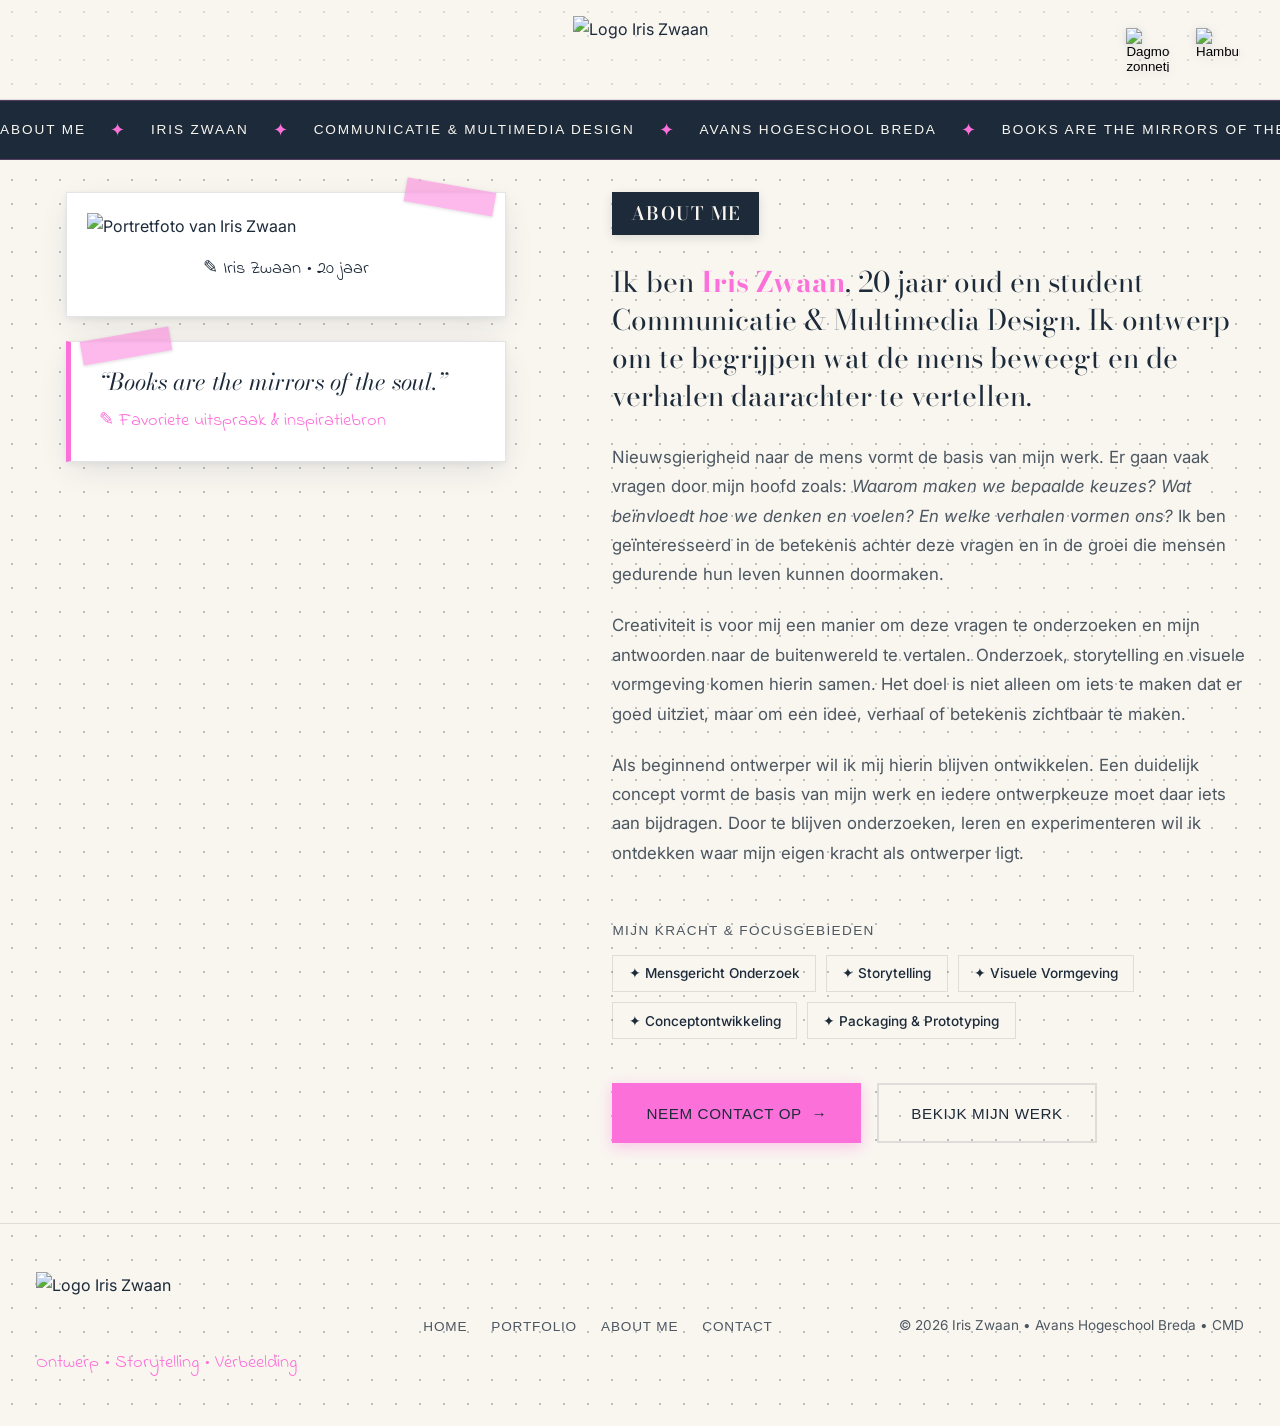
==== about.html @ 59f3d609 "Add files via upload" ====
<!DOCTYPE html>
<html lang="nl">
<head>
  <meta charset="UTF-8">
  <meta name="viewport" content="width=device-width, initial-scale=1.0">
  <title>About Me — Iris Zwaan | Student CMD &amp; Ontwerper</title>
  <meta name="description" content="Leer Iris Zwaan kennen. 20 jaar oud, student Communicatie & Multimedia Design aan Avans Hogeschool Breda. Nieuwsgierigheid naar de mens vormt de basis van mijn werk.">
  <link rel="stylesheet" href="css/style.css">
  <link rel="icon" type="image/png" href="images/logo.png">
</head>
<body>

  <div class="site-frame">
    <!-- Vaste Header met Logo, Darkmode & Menu -->
    <header class="site-header">
      <a href="index.html" class="site-logo" aria-label="Iris Zwaan Home">
        <img src="images/logo.png" alt="Logo Iris Zwaan" class="logo-img">
      </a>

      <div class="header-controls">
        <!-- Thema knop (Dagmodus / Nachtmodus) -->
        <button id="theme-toggle" class="icon-btn" aria-label="Dagmodus actief — klik voor nachtmodus" data-tooltip="Nachtmodus">
          <img src="images/icons/dagmodus.png" alt="Dagmodus zonnetje">
        </button>

        <button id="menu-toggle" class="icon-btn" aria-label="Open menu" data-tooltip="Menu" aria-expanded="false">
          <img src="images/icons/menu.png" alt="Hamburgermenu">
        </button>
      </div>
    </header>

    <!-- Marquee Banner -->
    <div class="marquee-wrapper" aria-hidden="true">
      <div class="marquee-content">
        <span class="marquee-text">
          <span>About Me</span>
          <span class="marquee-star">✦</span>
          <span>Iris Zwaan</span>
          <span class="marquee-star">✦</span>
          <span>Communicatie &amp; Multimedia Design</span>
          <span class="marquee-star">✦</span>
          <span>Avans Hogeschool Breda</span>
          <span class="marquee-star">✦</span>
          <span>Books are the mirrors of the soul</span>
          <span class="marquee-star">✦</span>
        </span>
        <span class="marquee-text">
          <span>About Me</span>
          <span class="marquee-star">✦</span>
          <span>Iris Zwaan</span>
          <span class="marquee-star">✦</span>
          <span>Communicatie &amp; Multimedia Design</span>
          <span class="marquee-star">✦</span>
          <span>Avans Hogeschool Breda</span>
          <span class="marquee-star">✦</span>
          <span>Books are the mirrors of the soul</span>
          <span class="marquee-star">✦</span>
        </span>
      </div>
    </div>

    <!-- About Me Hoofdsectie (Conform middle wireframe van styleguide) -->
    <main class="about-section">
      <div class="about-grid">
        
        <!-- Linkerkolom: Portretfoto met witte polaroid-achtergrond en washi tape -->
        <div class="about-photo-wrapper">
          <div class="polaroid-card">
            <div class="washi-tape tape-tr" aria-hidden="true"></div>
            <div class="polaroid-image-box">
              <img src="images/me.png" alt="Portretfoto van Iris Zwaan" class="zoomable-img polaroid-img" data-caption="Portret van Iris Zwaan — Communicatie &amp; Multimedia Design">
            </div>
            <div class="polaroid-caption">
              ✎ Iris Zwaan &bull; 20 jaar
            </div>
          </div>

          <!-- Scrapbook Quote Card op witte polaroid achtergrond -->
          <div class="scrapbook-quote-card" style="margin-top: 1.5rem;">
            <div class="washi-tape tape-tl" aria-hidden="true"></div>
            <div class="scrapbook-quote">
              “Books are the mirrors of the soul.”
            </div>
            <div class="scrapbook-quote-author">
              ✎ Favoriete uitspraak &amp; inspiratiebron
            </div>
          </div>
        </div>

        <!-- Rechterkolom: Badge ABOUT ME + tekst -->
        <div class="about-content">
          <div class="about-content-badge">
            <span class="badge-subtitel">ABOUT ME</span>
          </div>

          <div class="about-lead-intro">
            Ik ben <strong>Iris Zwaan</strong>, 20 jaar oud en student Communicatie &amp; Multimedia Design. Ik ontwerp om te begrijpen wat de mens beweegt en de verhalen daarachter te vertellen.
          </div>

          <div class="about-paragraphs">
            <p>
              Nieuwsgierigheid naar de mens vormt de basis van mijn werk. Er gaan vaak vragen door mijn hoofd zoals: <em>Waarom maken we bepaalde keuzes? Wat beïnvloedt hoe we denken en voelen? En welke verhalen vormen ons?</em> Ik ben geïnteresseerd in de betekenis achter deze vragen en in de groei die mensen gedurende hun leven kunnen doormaken.
            </p>

            <p>
              Creativiteit is voor mij een manier om deze vragen te onderzoeken en mijn antwoorden naar de buitenwereld te vertalen. Onderzoek, storytelling en visuele vormgeving komen hierin samen. Het doel is niet alleen om iets te maken dat er goed uitziet, maar om een idee, verhaal of betekenis zichtbaar te maken.
            </p>

            <p>
              Als beginnend ontwerper wil ik mij hierin blijven ontwikkelen. Een duidelijk concept vormt de basis van mijn werk en iedere ontwerpkeuze moet daar iets aan bijdragen. Door te blijven onderzoeken, leren en experimenteren wil ik ontdekken waar mijn eigen kracht als ontwerper ligt.
            </p>
          </div>

          <!-- Focusgebieden / Skills -->
          <div class="about-skills-wrapper">
            <div class="about-skills-title">Mijn Kracht &amp; Focusgebieden</div>
            <div class="skills-pills">
              <span class="skill-pill">✦ Mensgericht Onderzoek</span>
              <span class="skill-pill">✦ Storytelling</span>
              <span class="skill-pill">✦ Visuele Vormgeving</span>
              <span class="skill-pill">✦ Conceptontwikkeling</span>
              <span class="skill-pill">✦ Packaging &amp; Prototyping</span>
            </div>
          </div>

          <!-- Interactieve Knoppen -->
          <div style="display: flex; gap: 1rem; flex-wrap: wrap; margin-top: 1rem;">
            <a href="contact.html" class="btn btn-primary">
              <span>Neem Contact Op</span>
              <span aria-hidden="true">&rarr;</span>
            </a>
            <a href="portfolio.html" class="btn btn-outline">
              <span>Bekijk Mijn Werk</span>
            </a>
          </div>

        </div>

      </div>
    </main>

    <!-- Lightbox Modal voor alle pagina-afbeeldingen met kruisje rechtsboven -->
    <div id="lightbox-modal" class="lightbox-modal" role="dialog" aria-modal="true" aria-hidden="true" aria-label="Afbeelding vergroten">
      <div class="lightbox-backdrop"></div>
      <div class="lightbox-dialog">
        <button id="lightbox-close" class="lightbox-close-btn" aria-label="Sluit vergroting (Esc)">&times;</button>
        <div class="lightbox-media-wrap">
          <img id="lightbox-img" src="" alt="" class="lightbox-full-img">
        </div>
        <div id="lightbox-caption" class="lightbox-caption"></div>
      </div>
    </div>

    <!-- Footer -->
    <footer class="site-footer">
      <div class="footer-container">
        <div class="footer-brand">
          <img src="images/logo.png" alt="Logo Iris Zwaan" class="footer-logo">
          <span class="footer-tagline">Ontwerp &bull; Storytelling &bull; Verbeelding</span>
        </div>

        <ul class="footer-nav">
          <li><a href="index.html">Home</a></li>
          <li><a href="portfolio.html">Portfolio</a></li>
          <li><a href="about.html">About Me</a></li>
          <li><a href="contact.html">Contact</a></li>
        </ul>

        <div class="footer-copy">
          &copy; 2026 Iris Zwaan &bull; Avans Hogeschool Breda &bull; CMD
        </div>
      </div>
    </footer>
  </div>

  <!-- Hamburger Overlay Navigatie -->
  <div id="nav-overlay" class="nav-overlay" role="dialog" aria-modal="true" aria-label="Navigatiemenu">
    <div class="nav-overlay-header">
      <div class="site-logo">
        <img src="images/logo.png" alt="Logo Iris Zwaan" class="logo-img">
      </div>
      <button id="menu-close" class="close-btn" aria-label="Sluit menu">&times;</button>
    </div>

    <div class="nav-overlay-content">
      <ul class="overlay-menu-list">
        <li class="overlay-menu-item">
          <a href="index.html" class="overlay-menu-link">
            <span class="link-num">01</span>
            <span>Home</span>
          </a>
        </li>
        <li class="overlay-menu-item">
          <a href="portfolio.html" class="overlay-menu-link">
            <span class="link-num">02</span>
            <span>Portfolio</span>
          </a>
        </li>
        <li class="overlay-menu-item">
          <a href="about.html" class="overlay-menu-link">
            <span class="link-num">03</span>
            <span>About Me</span>
          </a>
        </li>
        <li class="overlay-menu-item">
          <a href="contact.html" class="overlay-menu-link">
            <span class="link-num">04</span>
            <span>Contact</span>
          </a>
        </li>
      </ul>
    </div>

    <div class="nav-overlay-footer">
      <div>CMD Student &bull; Avans Hogeschool Breda</div>
      <div class="nav-socials">
        <a href="mailto:irislouisezwaan@gmail.com">irislouisezwaan@gmail.com</a>
        <span>&bull;</span>
        <span>Instagram (Coming Soon)</span>
      </div>
    </div>
  </div>

  <script src="js/main.js"></script>
</body>
</html>
---- css/style.css ----
/* ==========================================================================
   PORTFOLIO IRIS ZWAAN — STYLEGUIDE STYLESHEET
   Styleguide specifications:
   - Hoofdkleur:      #f9f6f0
   - Secundaire kleur: #1c2a39
   - Accentkleur:     #fc71d9
   - Titels:          Helvetica Neue Medium
   - Subtitels:       Bodoni 72 Oldstyle
   - Subtext:         Acumin Variable Concept / Inter
   - Procestekst:     Indie Flower
   ========================================================================== */

@import url('https://fonts.googleapis.com/css2?family=Bodoni+Moda:ital,opsz,wght@0,6..96,400..700;1,6..96,400..700&family=Indie+Flower&family=Inter:wght@300;400;500;600;700&display=swap');

:root {
  /* Kleurenpalet Styleguide (Lichte modus) */
  --color-primary: #f9f6f0;       /* Hoofdkleur */
  --color-secondary: #1c2a39;     /* Secundaire kleur */
  --color-accent: #fc71d9;        /* Accentkleur */
  --color-accent-hover: #fa4ecf;
  --color-accent-soft: rgba(252, 113, 217, 0.18);
  --color-accent-glow: rgba(252, 113, 217, 0.35);

  --color-bg: var(--color-primary);
  --color-text: var(--color-secondary);
  --color-text-muted: rgba(28, 42, 57, 0.78);
  --color-dot: rgba(28, 42, 57, 0.15);     /* Donkerblauwe stippen op beige bullet journal papier */
  --color-card-bg: transparent;             /* Geen extra witte vakken, alles op 1 laag op het papier */
  --color-card-border: rgba(28, 42, 57, 0.12);
  --color-tape: rgba(252, 113, 217, 0.55);
  --color-badge-bg: #1c2a39;
  --color-badge-text: #f9f6f0;
  --color-input-bg: transparent;

  /* Typografie */
  --font-title: 'Helvetica Neue', -apple-system, BlinkMacSystemFont, 'Segoe UI', Roboto, sans-serif;
  --font-subtitle: 'Bodoni 72 Oldstyle', 'Bodoni Moda', 'Bodoni MT', Didot, 'Playfair Display', serif;
  --font-body: 'Acumin Variable Concept', 'Inter', -apple-system, BlinkMacSystemFont, 'Segoe UI', sans-serif;
  --font-process: 'Indie Flower', cursive;

  /* Lay-out */
  --container-max: 1420px;       /* Halveert de witruimte aan de zijkanten voor grotere, beter leesbare vlakken */
  --header-height: 86px;
  --radius-sm: 0px;              /* Geen ronde vormen, scherpe hoeken conform scrapbook esthetiek */
  --radius-md: 0px;
  --radius-lg: 0px;
  --radius-full: 0px;            /* Nergens afgeronde hoeken op knoppen of badges */
  --shadow-subtle: none;
  --shadow-polaroid: none;
  --shadow-hover: 0 6px 20px rgba(252, 113, 217, 0.25);
  --transition-theme: background-color 0.4s ease, color 0.4s ease, border-color 0.4s ease;
}

/* WERELDWIJDE STRICTE SCHERPE HOEKEN VOOR ALLE KNOPPEN EN INTERACTIEVE ELEMENTEN */
button,
input[type="submit"],
input[type="button"],
.btn,
.btn-primary,
.btn-secondary,
.btn-outline,
.icon-btn,
.icon-btn img,
.theme-toggle,
.menu-toggle,
.close-btn,
.lightbox-close-btn,
.notebook-close-button,
.notebook-nav-btn,
.notebook-dot,
.skill-pill,
.badge-subtitel,
.process-phase-badge,
.project-counter-badge,
.project-nav-btn,
.book-nav-arrow-img,
.nav-arrow-img,
.form-input,
.form-textarea {
  border-radius: 0 !important;
}

/* ==========================================================================
   DARK MODE (Nachtmodus: Hoofdkleur wisselt met Secundaire kleur)
   ========================================================================== */
[data-theme="dark"] {
  --color-primary: #1c2a39;       /* Achtergrond wordt secundaire kleur */
  --color-secondary: #f9f6f0;     /* Tekst en lijnen worden hoofdkleur */

  --color-bg: #1c2a39;
  --color-text: #f9f6f0;
  --color-text-muted: rgba(249, 246, 240, 0.78);
  --color-dot: rgba(249, 246, 240, 0.15);     /* Beige stippen op donkerblauwe achtergrond */
  --color-card-bg: transparent;
  --color-card-border: rgba(249, 246, 240, 0.2);
  --color-tape: rgba(252, 113, 217, 0.65);
  --color-badge-bg: #f9f6f0;
  --color-badge-text: #1c2a39;
  --color-input-bg: transparent;
}

/* Base reset */
*, *::before, *::after {
  box-sizing: border-box;
  margin: 0;
  padding: 0;
}

html {
  scroll-behavior: smooth;
  font-size: 16px;
}

body {
  font-family: var(--font-body);
  background-color: var(--color-bg);
  background-image: radial-gradient(var(--color-dot) 1.2px, transparent 1.2px);
  background-size: 24px 24px;
  color: var(--color-text);
  line-height: 1.65;
  transition: var(--transition-theme);
  min-height: 100vh;
  display: flex;
  flex-direction: column;
  overflow-x: hidden;
  -webkit-font-smoothing: antialiased;
}

/* Site Container — Geen buitenranden meer voor een strakke, enkele pagina-opzet */
.site-frame {
  margin: 0;
  border: none;
  border-radius: 0;
  display: flex;
  flex-direction: column;
  min-height: 100vh;
  position: relative;
  background-color: transparent;
  background-image: radial-gradient(var(--color-dot) 1.2px, transparent 1.2px);
  background-size: 24px 24px;
  transition: var(--transition-theme);
  box-shadow: none;
  overflow: visible; /* Zorgt dat position: sticky op de header altijd werkt */
}

@media (max-width: 768px) {
  .site-frame {
    margin: 0;
    border: none;
    border-radius: 0;
    min-height: 100vh;
  }
}

/* Typografie hiërarchie */
h1, h2, h3, h4, h5, h6 {
  font-family: var(--font-title);
  font-weight: 500;
  color: var(--color-text);
  letter-spacing: -0.01em;
}

.font-serif {
  font-family: var(--font-subtitle);
}

.font-process {
  font-family: var(--font-process);
}

a {
  color: inherit;
  text-decoration: none;
  transition: color 0.25s ease, border-color 0.25s ease, background-color 0.25s ease;
}

img {
  max-width: 100%;
  height: auto;
  display: block;
  image-orientation: none;
  border-radius: 0 !important; /* Scherpe hoeken voor alle afbeeldingen */
}

/* ==========================================================================
   HEADER & NAVIGATIE (Blijft altijd in beeld / mee-scrollen)
   ========================================================================== */
.site-header {
  position: sticky;
  top: 0;
  z-index: 1000; /* Blijft ten alle tijden bovenop tijdens het scrollen */
  min-height: var(--header-height);
  padding: 0.85rem 2.25rem;
  display: flex;
  align-items: center;
  justify-content: center; /* Logo perfect in het midden */
  background-color: var(--color-bg);
  background-image: radial-gradient(var(--color-dot) 1.2px, transparent 1.2px);
  background-size: 24px 24px;
  backdrop-filter: blur(16px);
  -webkit-backdrop-filter: blur(16px);
  border-bottom: 1px solid var(--color-card-border);
  box-shadow: none;
  transition: var(--transition-theme);
}

[data-theme="dark"] .site-header {
  background-color: var(--color-bg);
  box-shadow: none;
}

@media (max-width: 768px) {
  .site-header {
    min-height: 74px;
    padding: 0.55rem 1rem;
  }
}

/* Logo: Centraal in het midden bovenaan met meer ademruimte boven/onder */
.site-logo {
  display: flex;
  align-items: center;
  justify-content: center;
  gap: 0.75rem;
  text-decoration: none;
  transition: transform 0.25s ease;
  padding: 2px 0;
  margin: 0 auto;
}

.site-logo:hover {
  transform: scale(1.04);
}

.logo-img {
  height: 68px; /* Tikje kleiner gemaakt voor een strakke, gebalanceerde tussenruimte */
  width: auto;
  max-width: 220px;
  object-fit: contain;
  transition: filter 0.4s ease, height 0.3s ease;
}

@media (max-width: 768px) {
  .logo-img {
    height: 52px;
    max-width: calc(100vw - 130px);
  }
}

@media (max-width: 480px) {
  .logo-img {
    height: 44px;
    max-width: calc(100vw - 110px);
  }
}

/* Invert dark logo lines in dark mode so it matches #f9f6f0 */
[data-theme="dark"] .logo-img {
  filter: brightness(0) invert(97%) sepia(8%) saturate(150%) hue-rotate(345deg);
}

.header-controls {
  position: absolute;
  right: 2.25rem;
  top: 50%;
  transform: translateY(-50%);
  display: flex;
  align-items: center;
  gap: 1.1rem;
}

@media (max-width: 768px) {
  .header-controls {
    right: 1rem;
    gap: 0.65rem;
  }
}

@media (max-width: 480px) {
  .header-controls {
    right: 0.65rem;
    gap: 0.45rem;
  }
}

/* Knoppen voor navigatie en nachtmodus: Geen vierkante vakjes/randen, alleen de iconen met hover */
.icon-btn {
  background: transparent !important;
  border: none !important;
  border-radius: 0 !important;
  box-shadow: none !important;
  cursor: pointer;
  padding: 4px;
  width: 52px;
  height: 52px;
  display: flex;
  align-items: center;
  justify-content: center;
  transition: transform 0.25s ease;
  position: relative;
  flex-shrink: 0;
}

@media (max-width: 768px) {
  .icon-btn {
    width: 44px;
    height: 44px;
    padding: 3px;
  }
}

.icon-btn img {
  width: 100%;
  height: 100%;
  object-fit: contain;
  border-radius: 0 !important;
  transition: transform 0.25s ease, filter 0.25s ease;
  filter: drop-shadow(0 2px 5px rgba(28, 42, 57, 0.15));
}

.icon-btn:hover {
  background: transparent !important;
  border: none !important;
  box-shadow: none !important;
  transform: scale(1.15);
}

.icon-btn:hover img {
  transform: rotate(8deg);
  filter: drop-shadow(0 0 12px var(--color-accent));
}

.icon-btn:active {
  transform: scale(0.95);
}

[data-theme="dark"] .icon-btn {
  background: transparent !important;
  border: none !important;
  box-shadow: none !important;
}

[data-theme="dark"] .icon-btn:hover {
  background: transparent !important;
  border: none !important;
  box-shadow: none !important;
}

/* Tooltip */
.icon-btn[data-tooltip]::after {
  content: attr(data-tooltip);
  position: absolute;
  bottom: -32px;
  right: 0;
  font-size: 0.75rem;
  font-family: var(--font-body);
  background-color: var(--color-secondary);
  color: var(--color-primary);
  padding: 3px 8px;
  border-radius: var(--radius-sm);
  white-space: nowrap;
  opacity: 0;
  pointer-events: none;
  transform: translateY(-4px);
  transition: all 0.2s ease;
}

@media (min-width: 769px) {
  .icon-btn:hover::after {
    opacity: 1;
    transform: translateY(0);
  }
}

/* ==========================================================================
   HAMBURGER OVERLAY MENU
   ========================================================================== */
.nav-overlay {
  position: fixed;
  inset: 0;
  z-index: 1000;
  background-color: var(--color-bg);
  background-image: radial-gradient(var(--color-dot) 1.2px, transparent 1.2px);
  background-size: 24px 24px;
  opacity: 0;
  visibility: hidden;
  transition: opacity 0.35s ease, visibility 0.35s ease;
  display: flex;
  flex-direction: column;
  padding: 2rem 3rem;
  overflow-y: auto;
}

@media (max-width: 768px) {
  .nav-overlay {
    padding: 1.5rem 1.25rem;
  }
}

.nav-overlay.active {
  opacity: 1;
  visibility: visible;
}

.nav-overlay-header {
  display: flex;
  align-items: center;
  justify-content: space-between;
  width: 100%;
  max-width: var(--container-max);
  margin: 0 auto;
  padding-bottom: 1.5rem;
  border-bottom: 1px solid var(--color-card-border);
}

.close-btn {
  background: transparent;
  border: 2px solid var(--color-card-border);
  color: var(--color-text);
  width: 52px;
  height: 52px;
  border-radius: 50%;
  font-size: 2.2rem;
  line-height: 1;
  cursor: pointer;
  display: flex;
  align-items: center;
  justify-content: center;
  transition: all 0.25s ease;
}

.close-btn:hover {
  background-color: var(--color-accent);
  border-color: var(--color-accent);
  color: #1c2a39;
  transform: rotate(90deg);
}

.nav-overlay-content {
  flex: 1;
  display: flex;
  flex-direction: column;
  justify-content: center;
  max-width: var(--container-max);
  width: 100%;
  margin: 0 auto;
  padding: 2.5rem 0;
}

.overlay-menu-list {
  list-style: none;
  display: flex;
  flex-direction: column;
  gap: 1.25rem;
}

.overlay-menu-item {
  position: relative;
  overflow: hidden;
}

.overlay-menu-link {
  display: inline-flex;
  align-items: baseline;
  gap: 1.5rem;
  font-family: var(--font-subtitle);
  font-size: clamp(2.3rem, 6.5vw, 4.5rem);
  font-weight: 500;
  letter-spacing: -0.02em;
  color: var(--color-text);
  transition: all 0.3s ease;
}

@media (max-width: 768px) {
  .overlay-menu-link {
    gap: 1rem;
    font-size: clamp(2rem, 8.5vw, 3.2rem);
  }
}

.overlay-menu-link .link-num {
  font-family: var(--font-title);
  font-size: clamp(1rem, 2vw, 1.5rem);
  font-weight: 400;
  color: var(--color-text-muted);
  transition: color 0.3s ease;
}

.overlay-menu-link:hover,
.overlay-menu-link.current {
  color: var(--color-accent);
  transform: translateX(16px);
}

.overlay-menu-link:hover .link-num,
.overlay-menu-link.current .link-num {
  color: var(--color-accent);
}

.nav-overlay-footer {
  width: 100%;
  max-width: var(--container-max);
  margin: 0 auto;
  display: flex;
  justify-content: space-between;
  align-items: center;
  flex-wrap: wrap;
  gap: 1.25rem;
  padding-top: 1.5rem;
  border-top: 1px solid var(--color-card-border);
  font-size: 0.95rem;
  color: var(--color-text-muted);
}

@media (max-width: 768px) {
  .nav-overlay-footer {
    flex-direction: column;
    align-items: flex-start;
    gap: 0.75rem;
  }
}

.nav-socials {
  display: flex;
  gap: 1.25rem;
  flex-wrap: wrap;
}

.nav-socials a:hover {
  color: var(--color-accent);
}

/* ==========================================================================
   MARQUEE / TICKER BANNER (Aangepast voor 100% leesbaarheid in darkmode)
   ========================================================================== */
.marquee-wrapper {
  overflow: hidden;
  background-color: #1c2a39;
  color: #f9f6f0;
  padding: 0.85rem 0;
  white-space: nowrap;
  position: relative;
  user-select: none;
  transition: var(--transition-theme);
  border-top: 1px solid rgba(252, 113, 217, 0.25);
  border-bottom: 1px solid rgba(252, 113, 217, 0.25);
}

/* Dark mode: donkere contrastrijke strook met heldere witte/crème tekst en roze accenten */
[data-theme="dark"] .marquee-wrapper {
  background-color: #101a24;
  color: #f9f6f0;
  border-top: 1px solid rgba(252, 113, 217, 0.4);
  border-bottom: 1px solid rgba(252, 113, 217, 0.4);
}

.marquee-content {
  display: inline-flex;
  gap: 2rem;
  animation: marquee 30s linear infinite;
}

.marquee-text {
  font-family: var(--font-title);
  font-size: 0.85rem;
  font-weight: 500;
  letter-spacing: 0.14em;
  text-transform: uppercase;
  display: inline-flex;
  align-items: center;
  gap: 1.5rem;
  color: #f9f6f0;
}

.marquee-star {
  color: var(--color-accent);
  font-size: 1.15rem;
}

@keyframes marquee {
  0% { transform: translateX(0); }
  100% { transform: translateX(-50%); }
}

/* ==========================================================================
   KNOPPEN & INTERACTIE (Accentkleur #fc71d9)
   ========================================================================== */
.btn {
  display: inline-flex;
  align-items: center;
  justify-content: center;
  gap: 0.6rem;
  padding: 0.95rem 2rem;
  border-radius: var(--radius-full);
  font-family: var(--font-title);
  font-size: 0.95rem;
  font-weight: 500;
  letter-spacing: 0.04em;
  text-transform: uppercase;
  cursor: pointer;
  transition: all 0.3s ease;
  border: 2px solid transparent;
  text-align: center;
  touch-action: manipulation;
}

/* Primaire knop: accentkleur */
.btn-primary {
  background-color: var(--color-accent);
  color: #1c2a39;
  box-shadow: 0 4px 14px var(--color-accent-glow);
}

.btn-primary:hover {
  background-color: var(--color-accent-hover);
  color: #1c2a39;
  transform: translateY(-2px);
  box-shadow: var(--shadow-hover);
}

.btn-primary:active {
  transform: translateY(0);
}

/* Secundaire knop: omlijnd met accent hover */
.btn-secondary {
  background-color: transparent;
  color: var(--color-text);
  border-color: var(--color-secondary);
}

.btn-secondary:hover {
  border-color: var(--color-accent);
  background-color: var(--color-accent);
  color: #1c2a39;
  transform: translateY(-2px);
  box-shadow: 0 4px 14px var(--color-accent-glow);
}

/* Accent link knop */
.btn-accent {
  background-color: var(--color-accent);
  color: #1c2a39;
}

.btn-accent:hover {
  background-color: var(--color-accent-hover);
  color: #1c2a39;
  transform: translateY(-2px);
  box-shadow: var(--shadow-hover);
}

/* Outline knop */
.btn-outline {
  background-color: transparent;
  color: var(--color-text);
  border-color: var(--color-card-border);
}

.btn-outline:hover {
  border-color: var(--color-accent);
  color: var(--color-accent);
  background-color: var(--color-accent-soft);
}

/* ==========================================================================
   SCRAPBOOK & STYLEGUIDE ELEMENTEN
   ========================================================================== */

/* Subtitel badge conform styleguide wireframe */
.badge-subtitel {
  display: inline-block;
  background-color: var(--color-badge-bg);
  color: var(--color-badge-text);
  font-family: var(--font-subtitle);
  font-size: 1.15rem;
  font-weight: 600;
  letter-spacing: 0.08em;
  text-transform: uppercase;
  padding: 0.4rem 1.15rem;
  border-radius: 4px;
  box-shadow: 0 3px 10px rgba(0, 0, 0, 0.12);
  transition: var(--transition-theme);
}

/* Washi Tape strips (veilig voor mobiele overflow) */
.washi-tape {
  position: absolute;
  width: 90px;
  height: 24px;
  background-color: var(--color-tape);
  box-shadow: 0 1px 3px rgba(0, 0, 0, 0.15);
  z-index: 10;
  pointer-events: none;
  opacity: 0.9;
  backdrop-filter: blur(1px);
}

.washi-tape.tape-tl {
  top: -8px;
  left: 10px;
  transform: rotate(-10deg);
}

.washi-tape.tape-tr {
  top: -8px;
  right: 10px;
  transform: rotate(10deg);
}

.washi-tape.tape-br {
  bottom: -8px;
  right: 10px;
  transform: rotate(-8deg);
}

.washi-tape.tape-bl {
  bottom: -8px;
  left: 10px;
  transform: rotate(8deg);
}

.washi-tape.tape-top {
  top: -12px;
  left: 50%;
  transform: translateX(-50%) rotate(-2deg);
  width: 110px;
}

/* Polaroid Card — Witte polaroid foto-kaders */
.polaroid-card {
  background-color: #ffffff;
  border: 1px solid rgba(28, 42, 57, 0.12);
  padding: 1.25rem 1.25rem 2rem 1.25rem;
  box-shadow: 0 10px 30px -5px rgba(28, 42, 57, 0.12), 0 2px 6px rgba(28, 42, 57, 0.06);
  position: relative;
  transition: transform 0.35s ease, box-shadow 0.35s ease, var(--transition-theme);
}

.polaroid-card:hover {
  transform: translateY(-4px);
  box-shadow: 0 16px 36px rgba(28, 42, 57, 0.15);
}

[data-theme="dark"] .polaroid-card {
  background-color: #243547;
  border-color: rgba(249, 246, 240, 0.2);
  box-shadow: 0 10px 30px -5px rgba(0, 0, 0, 0.4);
}

.polaroid-img {
  width: 100%;
  display: block;
  border-radius: 2px;
}

.polaroid-caption {
  font-family: var(--font-process);
  font-size: 1.15rem;
  color: var(--color-text);
  margin-top: 0.9rem;
  text-align: center;
}

/* Handgeschreven notitie / annotatie */
.handwritten-note {
  font-family: var(--font-process);
  font-size: 1.25rem;
  color: var(--color-accent);
  line-height: 1.3;
  display: inline-flex;
  align-items: center;
  gap: 0.4rem;
}

[data-theme="dark"] .handwritten-note {
  color: var(--color-accent);
}

/* Open Book icoon SVG */
.book-icon-svg {
  width: 38px;
  height: 24px;
  fill: none;
  stroke: var(--color-accent);
  stroke-width: 2;
  stroke-linecap: round;
  stroke-linejoin: round;
  display: inline-block;
}

/* ==========================================================================
   HOMEPAGE (Centrale zin in het midden)
   ========================================================================== */
.home-hero {
  min-height: 58vh;
  display: flex;
  flex-direction: column;
  align-items: center;
  justify-content: center;
  text-align: center;
  padding: 4.25rem 1.5rem 3rem 1.5rem;
  position: relative;
  max-width: 1050px;
  margin: 0 auto;
}

@media (max-width: 768px) {
  .home-hero {
    min-height: 50vh;
    padding: 3rem 1.25rem 2rem 1.25rem;
  }
}

.hero-pretitle {
  font-family: var(--font-title);
  font-size: 0.95rem;
  font-weight: 500;
  letter-spacing: 0.18em;
  text-transform: uppercase;
  color: var(--color-text-muted);
  margin-bottom: 1.5rem;
  display: flex;
  align-items: center;
  gap: 0.75rem;
}

.hero-pretitle::before,
.hero-pretitle::after {
  content: '';
  width: 28px;
  height: 1px;
  background-color: var(--color-accent);
}

/* De centrale zin van Iris Zwaan */
.hero-central-statement {
  font-family: var(--font-subtitle);
  font-size: clamp(2rem, 4.8vw, 4.1rem);
  line-height: 1.22;
  font-weight: 500;
  color: var(--color-text);
  margin-bottom: 1.5rem;
  max-width: 960px;
  letter-spacing: -0.02em;
}

.hero-central-statement .highlight-word {
  color: var(--color-accent);
  font-style: italic;
}

.hero-annotation {
  font-family: var(--font-process);
  font-size: 1.4rem;
  color: var(--color-accent);
  margin-bottom: 2rem;
  transform: rotate(-1.5deg);
}

@media (max-width: 768px) {
  .hero-annotation {
    font-size: 1.2rem;
    margin-bottom: 1.5rem;
  }
}

.hero-actions {
  display: flex;
  gap: 1.25rem;
  flex-wrap: wrap;
  justify-content: center;
  margin-bottom: 2rem;
}

@media (max-width: 768px) {
  .hero-actions {
    flex-direction: column;
    width: 100%;
    max-width: 320px;
    gap: 0.85rem;
  }

  .hero-actions .btn {
    width: 100%;
  }
}

/* Homepage teasers */
.home-teaser-section {
  max-width: var(--container-max);
  margin: 2rem auto 4.5rem auto;
  padding: 2rem 2rem 1rem 2rem;
  width: 100%;
  position: relative;
}

@media (max-width: 768px) {
  .home-teaser-section {
    padding: 1.5rem 1rem 1rem 1rem;
    margin: 1.25rem auto 3rem auto;
  }
}

.teaser-grid {
  display: grid;
  grid-template-columns: 1fr 1fr;
  gap: 3.5rem;
  align-items: start;
  position: relative;
  z-index: 10;
}

@media (max-width: 960px) {
  .teaser-grid {
    grid-template-columns: 1fr;
    gap: 3.5rem;
  }
}

.teaser-card {
  background-color: #ffffff;
  border: 1px solid rgba(28, 42, 57, 0.12);
  border-radius: var(--radius-md);
  padding: 2.25rem 2rem;
  position: relative;
  box-shadow: 0 12px 32px -4px rgba(28, 42, 57, 0.12), 0 2px 6px rgba(28, 42, 57, 0.05);
  transition: transform 0.35s ease, box-shadow 0.35s ease, var(--transition-theme);
  display: flex;
  flex-direction: column;
}

/* Speelse slinger-rotatie voor de hangende polaroids */
.teaser-grid article:nth-child(1) {
  transform: rotate(-1.5deg);
  margin-top: 10px;
}

.teaser-grid article:nth-child(2) {
  transform: rotate(1.5deg);
  margin-top: 24px;
}

.teaser-grid article:nth-child(1):hover,
.teaser-grid article:nth-child(2):hover {
  transform: translateY(-6px) rotate(0deg);
  box-shadow: 0 18px 42px -4px rgba(252, 113, 217, 0.28);
}

@media (max-width: 960px) {
  .teaser-grid article:nth-child(1),
  .teaser-grid article:nth-child(2) {
    transform: none;
    margin-top: 0;
  }
}

[data-theme="dark"] .teaser-card {
  background-color: #243547;
  border-color: rgba(249, 246, 240, 0.2);
  box-shadow: 0 12px 32px -4px rgba(0, 0, 0, 0.45);
}

.teaser-inner-layout {
  display: grid;
  grid-template-columns: 1.15fr 1fr;
  gap: 1.75rem;
  align-items: center;
}

@media (max-width: 720px) {
  .teaser-inner-layout {
    grid-template-columns: 1fr;
    gap: 1.5rem;
  }
}

.teaser-text-col {
  display: flex;
  flex-direction: column;
  height: 100%;
}

.teaser-text-col .btn {
  margin-top: auto;
  align-self: flex-start;
}

.teaser-photo-col {
  width: 100%;
}

.teaser-tag {
  font-family: var(--font-title);
  font-size: 0.8rem;
  font-weight: 600;
  letter-spacing: 0.12em;
  text-transform: uppercase;
  color: var(--color-accent);
  margin-bottom: 0.75rem;
}

.teaser-title {
  font-family: var(--font-subtitle);
  font-size: 2rem;
  line-height: 1.25;
  margin-bottom: 1rem;
}

.teaser-desc {
  color: var(--color-text-muted);
  font-size: 1rem;
  margin-bottom: 1.75rem;
  flex-grow: 1;
}

/* ==========================================================================
   PORTFOLIO PAGINA (Project 1 & Grid)
   ========================================================================== */
.portfolio-page-header {
  text-align: center;
  padding: 4rem 1.5rem 2.5rem 1.5rem;
  max-width: 800px;
  margin: 0 auto;
}

@media (max-width: 768px) {
  .portfolio-page-header {
    padding: 2.5rem 1rem 1.5rem 1rem;
  }
}

.section-title {
  font-family: var(--font-title);
  font-size: clamp(2.2rem, 5vw, 3.5rem);
  text-transform: uppercase;
  letter-spacing: 0.04em;
  margin-bottom: 0.75rem;
}

.section-subtitle {
  font-family: var(--font-subtitle);
  font-size: 1.35rem;
  font-style: italic;
  color: var(--color-text-muted);
}

/* Book spread container conform styleguide */
.book-spread-container {
  max-width: var(--container-max);
  margin: 0 auto 5rem auto;
  padding: 0 1.5rem;
}

@media (max-width: 768px) {
  .book-spread-container {
    padding: 0 0.75rem;
    margin-bottom: 3rem;
  }
}

/* ==========================================================================
   PROJECT NAVIGATIE BALK (Vorige & Volgende knoppen)
   ========================================================================== */
.project-nav-bar {
  display: flex;
  align-items: center;
  justify-content: space-between;
  gap: 1.5rem;
  background-color: transparent;
  border: none;
  padding: 0.85rem 0;
  margin-bottom: 2rem;
  box-shadow: none;
  transition: var(--transition-theme);
}

.project-nav-bar-bottom {
  margin-top: 2.5rem;
  margin-bottom: 3.5rem;
}

.project-nav-btn {
  display: inline-flex;
  align-items: center;
  gap: 0.85rem;
  background: none;
  border: none;
  cursor: pointer;
  padding: 0.4rem 0.6rem;
  border-radius: var(--radius-full);
  transition: transform 0.25s ease, opacity 0.25s ease;
  color: var(--color-text);
  font-family: var(--font-title);
  font-size: 0.92rem;
  font-weight: 600;
  letter-spacing: 0.04em;
  text-transform: uppercase;
}

.project-nav-btn:hover {
  transform: scale(1.06);
}

.project-nav-btn:active {
  transform: scale(0.96);
}

.nav-arrow-img {
  width: 52px;
  height: 52px;
  object-fit: contain;
  border-radius: 50%;
  display: block;
  transition: transform 0.25s ease, filter 0.25s ease;
  filter: drop-shadow(0 2px 6px rgba(0, 0, 0, 0.08));
}

.project-nav-btn:hover .nav-arrow-img {
  filter: drop-shadow(0 4px 10px rgba(252, 113, 217, 0.45));
}

[data-theme="dark"] .nav-arrow-img {
  filter: drop-shadow(0 2px 8px rgba(0, 0, 0, 0.4)) brightness(0.95);
}

.project-nav-meta {
  text-align: center;
  display: flex;
  flex-direction: column;
  align-items: center;
  gap: 0.25rem;
}

.project-counter-badge {
  font-family: var(--font-title);
  font-size: 0.82rem;
  letter-spacing: 0.08em;
  text-transform: uppercase;
  color: var(--color-accent);
  font-weight: 600;
}

.project-active-title {
  font-family: var(--font-subtitle);
  font-size: 1.15rem;
  color: var(--color-text);
}

@media (max-width: 680px) {
  .project-nav-bar {
    padding: 0.75rem 0;
    gap: 0.75rem;
  }

  .nav-btn-text {
    display: none;
  }

  .nav-arrow-img {
    width: 44px;
    height: 44px;
  }

  .project-active-title {
    font-size: 0.95rem;
  }
}

.book-spread-card {
  background-color: transparent;
  border: none;
  border-radius: 0;
  padding: 0;
  box-shadow: none;
  position: relative;
  transition: var(--transition-theme);
}

@media (max-width: 768px) {
  .book-spread-card {
    padding: 0;
    border-radius: 0;
  }
}

.project-header-meta {
  display: flex;
  align-items: center;
  justify-content: space-between;
  border-bottom: 1px solid var(--color-card-border);
  padding-bottom: 1.5rem;
  margin-bottom: 2.5rem;
  flex-wrap: wrap;
  gap: 1rem;
}

.project-num-badge {
  font-family: var(--font-title);
  font-size: 1.1rem;
  font-weight: 700;
  letter-spacing: 0.08em;
  text-transform: uppercase;
}

.project-showcase-grid {
  display: grid;
  grid-template-columns: 1fr 1.15fr;
  gap: 3.5rem;
  align-items: start;
  margin-bottom: 3.5rem;
}

@media (max-width: 900px) {
  .project-showcase-grid {
    grid-template-columns: 1fr;
    gap: 2.5rem;
  }
}

/* Project Content Box & Bodoni Titel */
.project-title,
.project-content-box h1 {
  font-family: var(--font-subtitle); /* Bodoni 72 Oldstyle / Bodoni Moda */
  font-size: clamp(2rem, 3.8vw, 2.75rem);
  line-height: 1.25;
  margin-bottom: 1.25rem;
  color: var(--color-text);
  font-weight: 500;
}

/* ==========================================================================
   PROJECT SHOWCASE (Puur het beeld zelf, geen witte rand, geen punaise)
   ========================================================================== */
.project-image-box {
  position: relative;
  display: flex;
  flex-direction: column;
  align-items: center;
}

.project-main-photo {
  width: 100%;
  height: auto;
  max-height: 640px;
  object-fit: contain; /* Nooit afknippen conform verzoek */
  border-radius: 0 !important; /* Scherpe hoeken */
  padding: 0;
  border: none;
  box-shadow: none;
  cursor: zoom-in;
  transition: transform 0.3s ease;
  background-color: transparent;
}

.project-main-photo:hover {
  transform: scale(1.015);
  box-shadow: none;
}

[data-theme="dark"] .project-main-photo {
  background-color: transparent;
  border: none;
  box-shadow: none;
}

.click-to-zoom-badge {
  margin-top: 0.65rem;
  font-family: var(--font-process);
  font-size: 1.05rem;
  color: var(--color-accent);
  text-align: center;
}

/* ==========================================================================
   INTERACTIEVE BOEK COVER (Polaroid kader met speelse rotatie)
   ========================================================================== */
.book-cover-trigger-card {
  margin-top: 2rem;
  padding: 1.75rem 2rem;
  background-color: #ffffff !important;
  border: 1px solid rgba(28, 42, 57, 0.12);
  border-radius: var(--radius-md);
  position: relative;
  display: grid;
  grid-template-columns: 140px 1fr;
  gap: 1.75rem;
  align-items: center;
  box-shadow: 0 10px 30px -5px rgba(28, 42, 57, 0.12), 0 2px 6px rgba(28, 42, 57, 0.06);
  cursor: pointer;
  transform: rotate(-1.5deg);
  transition: transform 0.35s ease, box-shadow 0.35s ease, var(--transition-theme);
}

.book-cover-trigger-card:hover {
  transform: rotate(0deg) translateY(-4px);
  box-shadow: 0 16px 36px rgba(252, 113, 217, 0.28);
}

[data-theme="dark"] .book-cover-trigger-card {
  background-color: #243547 !important;
  border-color: rgba(249, 246, 240, 0.2);
  box-shadow: 0 10px 30px -5px rgba(0, 0, 0, 0.4);
}

.book-cover-preview {
  position: relative;
  width: 140px;
}

.book-cover-thumb {
  width: 100%;
  height: auto;
  aspect-ratio: 1200 / 1700;
  object-fit: cover;
  border-radius: 0 !important;
  box-shadow: 4px 6px 16px rgba(0, 0, 0, 0.35);
  transition: transform 0.35s ease;
  content: url('../images/coveropenklikken.png');
}

[data-theme="dark"] .book-cover-thumb {
  content: url('../images/coveropenklikken-dark.png');
  filter: none;
}

.book-cover-trigger-card:hover .book-cover-thumb {
  transform: rotate(-2deg) scale(1.04);
}

.book-cover-hint {
  position: absolute;
  bottom: -8px;
  left: 50%;
  transform: translateX(-50%);
  background-color: var(--color-badge-bg);
  color: var(--color-badge-text);
  font-family: var(--font-title);
  font-size: 0.7rem;
  font-weight: 600;
  text-transform: uppercase;
  letter-spacing: 0.06em;
  padding: 3px 8px;
  white-space: nowrap;
  box-shadow: 0 2px 8px rgba(0,0,0,0.2);
}

.book-cover-info {
  display: flex;
  flex-direction: column;
}

.book-cover-title {
  font-family: var(--font-subtitle);
  font-size: 1.45rem;
  line-height: 1.25;
  margin: 0.35rem 0 0.65rem 0;
  color: var(--color-text);
}

.book-cover-desc {
  font-size: 0.95rem;
  line-height: 1.6;
  color: var(--color-text-muted);
  margin-bottom: 1.25rem;
}

.open-book-btn {
  align-self: flex-start;
  pointer-events: none; /* Klik activeert hele kaart */
}

@media (max-width: 680px) {
  .book-cover-trigger-card {
    grid-template-columns: 1fr;
    text-align: center;
    gap: 1.25rem;
  }
  .book-cover-preview {
    margin: 0 auto;
    width: 120px;
  }
  .open-book-btn {
    align-self: center;
  }
}

/* ==========================================================================
   HET INTERACTIEVE SCHETSBOEK / PROCESLOGBOEK
   (Geïllustreerd schetsboek: images/procesverhaal.png)
   ========================================================================== */
.notebook-reader-section {
  margin-top: 3.5rem;
  margin-bottom: 2rem;
  border-top: none;
  padding-top: 1rem;
  animation: fadeInDown 0.45s cubic-bezier(0.16, 1, 0.3, 1) forwards;
}

@keyframes fadeInDown {
  from { opacity: 0; transform: translateY(-16px); }
  to { opacity: 1; transform: translateY(0); }
}

.notebook-wrapper {
  position: relative;
  background: transparent;
  padding: 3.5rem 4.75rem 3.5rem 4.75rem;
  border-radius: 0 !important;
  box-shadow: none !important;
  border: none !important;
}

[data-theme="dark"] .notebook-wrapper {
  box-shadow: none !important;
  border: none !important;
}

@media (max-width: 900px) {
  .notebook-wrapper {
    padding: 2.5rem 2.25rem 1.75rem 2.25rem;
  }
}

/* De geïllustreerde omlijsting van Iris (procesverhaal.png) als achtergrondlaag */
.notebook-frame-bg {
  position: absolute;
  top: 0;
  left: 0;
  right: 0;
  bottom: 0;
  background: url('../images/procesverhaal.png') no-repeat center center / 100% 100%;
  pointer-events: none;
  z-index: 1;
  transition: background-image 0.35s ease;
}

/* In dark mode worden de twee hoofdkleuren van Iris omgedraaid:
   Het schetsboekje wordt donkerblauw (#1c2a39) en de rand wordt beige (#f9f6f0) */
[data-theme="dark"] .notebook-frame-bg {
  background-image: url('../images/procesverhaal-dark.png');
  filter: none;
}

.notebook-top-bar,
.notebook-spread-viewport,
.notebook-bottom-nav {
  position: relative;
  z-index: 2;
}

/* Zijkant navigatieknoppen (knoplinks.png & knoprechts.png) op het geillustreerde schetsboek */
.notebook-side-btn {
  position: absolute;
  top: 50%;
  transform: translateY(-50%);
  z-index: 30;
  background: transparent;
  border: none;
  padding: 0;
  cursor: pointer;
  width: 54px;
  height: 54px;
  display: flex;
  align-items: center;
  justify-content: center;
  transition: transform 0.2s cubic-bezier(0.34, 1.56, 0.64, 1), opacity 0.2s ease;
}

.notebook-side-prev {
  left: -24px;
}

.notebook-side-next {
  right: -24px;
}

.notebook-side-btn img {
  width: 100%;
  height: 100%;
  display: block;
  object-fit: contain;
  filter: drop-shadow(0 4px 10px rgba(0, 0, 0, 0.35));
}

.notebook-side-btn:hover:not(:disabled) {
  transform: translateY(-50%) scale(1.18);
}

.notebook-side-btn:active:not(:disabled) {
  transform: translateY(-50%) scale(0.92);
}

.notebook-side-btn:disabled {
  opacity: 0.3;
  cursor: not-allowed;
  transform: translateY(-50%) scale(0.95);
}

@media (max-width: 768px) {
  .notebook-wrapper {
    padding: 2.25rem 1.5rem 1.5rem 1.5rem;
  }
  .notebook-side-btn {
    width: 42px;
    height: 42px;
  }
  .notebook-side-prev {
    left: -12px;
  }
  .notebook-side-next {
    right: -12px;
  }
}

/* Bovenbalk van het schetsboek (Knop 'Sluit Schetsboek' hoger geplaatst zodat hij niet met de rand overlapt) */
.notebook-top-bar {
  display: flex;
  align-items: center;
  justify-content: flex-end;
  margin-top: -1.75rem;
  margin-bottom: 1.25rem;
  padding: 0 0.5rem;
  color: #f9f6f0;
  position: relative;
  z-index: 10;
}

.notebook-meta {
  display: flex;
  align-items: center;
  gap: 1rem;
  flex-wrap: wrap;
}

.notebook-tag {
  font-family: var(--font-title);
  font-size: 0.85rem;
  letter-spacing: 0.08em;
  text-transform: uppercase;
  font-weight: 700;
  color: var(--color-accent);
}

.notebook-indicator-text {
  font-family: var(--font-process);
  font-size: 1.1rem;
  color: #1c2a39;
  background: rgba(252, 113, 217, 0.2);
  padding: 3px 12px;
  border: 1px solid var(--color-accent);
  border-radius: 0 !important;
}

[data-theme="dark"] .notebook-indicator-text {
  color: #f9f6f0;
}

.notebook-close-button {
  display: inline-flex;
  align-items: center;
  gap: 0.5rem;
  background: rgba(0, 0, 0, 0.45);
  border: 1px solid rgba(255, 255, 255, 0.25);
  color: #f9f6f0;
  font-family: var(--font-title);
  font-size: 0.85rem;
  text-transform: uppercase;
  letter-spacing: 0.06em;
  padding: 6px 14px;
  border-radius: 2px;
  cursor: pointer;
  transition: all 0.25s ease;
}

.notebook-close-button:hover {
  background: var(--color-accent);
  color: #1c2a39;
  border-color: var(--color-accent);
}

.close-symbol {
  font-size: 1.35rem;
  line-height: 1;
}

/* Het dubbel-pagina papier (Zit rechtstreeks op het geïllustreerde papier van procesverhaal.png) */
.notebook-spread-viewport {
  background: transparent;
  box-shadow: none;
  border: none;
  position: relative;
  min-height: 560px;
}

@media (min-width: 861px) {
  .notebook-spread-viewport {
    height: 640px;
  }
  .notebook-spread-page.active {
    display: grid;
    height: 100%;
    grid-template-columns: 1fr 1fr;
    align-items: stretch;
    animation: pageTurn 0.35s ease forwards;
  }
}

[data-theme="dark"] .notebook-spread-viewport {
  background: transparent;
  box-shadow: none;
  border: none;
}

/* Verticale middenvouw tussen de twee bladzijden */
.notebook-spread-viewport::after {
  content: "";
  position: absolute;
  top: 0;
  bottom: 0;
  left: 50%;
  width: 2px;
  transform: translateX(-50%);
  background: rgba(0, 0, 0, 0.12);
  pointer-events: none;
  z-index: 5;
}

[data-theme="dark"] .notebook-spread-viewport::after {
  background: rgba(255, 255, 255, 0.15);
}

@media (max-width: 860px) {
  .notebook-spread-viewport::after {
    display: none;
  }
}

.notebook-spread-page {
  display: none;
  grid-template-columns: 1fr 1fr;
  align-items: stretch;
}

.notebook-spread-page.active {
  display: grid;
  animation: pageTurn 0.35s ease forwards;
}

@keyframes pageTurn {
  from { opacity: 0; transform: scale(0.985); }
  to { opacity: 1; transform: scale(1); }
}

@media (max-width: 860px) {
  .notebook-spread-page {
    grid-template-columns: 1fr !important;
  }
}

.page-sheet {
  padding: 2.25rem 2.5rem 1.75rem 2.5rem;
  display: flex;
  flex-direction: column;
  justify-content: flex-start;
  position: relative;
}

.page-sheet.page-left,
.page-left {
  padding-top: 2.25rem;
  padding-right: 3rem;
  padding-left: 2.25rem;
  padding-bottom: 1.75rem;
  border-right: 1px solid rgba(0, 0, 0, 0.06);
}

.page-sheet.page-right,
.page-right {
  padding-top: 2.25rem;
  padding-left: 3rem;
  padding-right: 2.25rem;
  padding-bottom: 1.75rem;
}

[data-theme="dark"] .page-left {
  border-right: 1px solid rgba(255, 255, 255, 0.08);
}

@media (max-width: 860px) {
  .page-sheet,
  .page-sheet.page-left,
  .page-sheet.page-right {
    padding: 1.75rem 1.25rem;
  }
}

.page-sheet-content {
  display: flex;
  flex-direction: column;
  justify-content: center;
  height: 100%;
}

.notebook-photo-box {
  width: 100%;
  height: 100%;
  display: flex;
  align-items: center;
  justify-content: center;
}

.notebook-photo {
  max-height: 380px;
  width: auto;
  max-width: 100%;
  object-fit: contain;
  box-shadow: 0 8px 24px rgba(0, 0, 0, 0.2);
  border: 1px solid rgba(0, 0, 0, 0.1);
  cursor: zoom-in;
  transition: transform 0.25s ease, box-shadow 0.25s ease;
}

.notebook-photo:hover {
  transform: scale(1.02);
  box-shadow: 0 12px 32px rgba(0, 0, 0, 0.3);
}

.process-phase-badge {
  display: inline-block;
  align-self: flex-start;
  background: var(--color-accent-soft);
  color: var(--color-accent);
  font-family: var(--font-title);
  font-size: 0.8rem;
  font-weight: 700;
  text-transform: uppercase;
  letter-spacing: 0.06em;
  padding: 4px 10px;
  border-radius: 0 !important;
  margin-bottom: 0.75rem;
}

.notebook-page-heading {
  font-family: var(--font-subtitle);
  font-size: clamp(1.4rem, 2.2vw, 1.85rem);
  line-height: 1.25;
  margin: 0.5rem 0 1rem 0;
  color: var(--color-text);
}

.notebook-page-text {
  font-size: 1rem;
  line-height: 1.75;
  color: var(--color-text-muted);
  margin-bottom: 1.25rem;
}

/* Visuele pagina indicator onderaan (hoger geplaatst boven de blauwe onderrand, typografie conform hamburgermenu) */
/* Visuele en interactieve pagina indicator onderaan */
.notebook-bottom-nav {
  display: flex;
  align-items: center;
  justify-content: center;
  padding: 0;
  margin-top: -2.35rem;
  margin-bottom: 0.75rem;
  position: relative;
  z-index: 20;
}

.notebook-dots-container {
  display: flex;
  gap: 1.5rem;
  pointer-events: auto;
}

.notebook-dot-badge {
  display: inline-flex;
  align-items: center;
  justify-content: center;
  font-family: var(--font-title); /* Helvetica Neue, net als .link-num in het hamburgermenu */
  font-size: clamp(1rem, 1.5vw, 1.25rem);
  font-weight: 400;
  color: var(--color-text-muted);
  background: transparent;
  border: none;
  padding: 4px 8px;
  user-select: none;
  cursor: pointer;
  pointer-events: auto;
  transition: color 0.25s ease, transform 0.25s ease, opacity 0.25s ease;
}

.notebook-dot-badge:hover {
  color: var(--color-accent);
  transform: translateY(-2px);
}

[data-theme="dark"] .notebook-dot-badge {
  color: var(--color-text-muted);
  background: transparent;
  border: none;
}

.notebook-dot-badge.active {
  background: transparent;
  color: var(--color-accent);
  border: none;
  font-weight: 600;
  transform: scale(1.1);
}

[data-theme="dark"] .notebook-dot-badge.active {
  background: transparent;
  color: var(--color-accent);
  border: none;
  font-weight: 600;
}

/* Mini Cards & Notes binnen het schetsboek */
.pillar-mini-card {
  background-color: var(--color-bg);
  border: 1px dashed var(--color-card-border);
  padding: 1.25rem 1.5rem;
}

.pillar-mini-title {
  font-family: var(--font-title);
  font-size: 1.1rem;
  font-weight: 600;
  color: var(--color-text);
  margin-bottom: 0.5rem;
}

.pillar-mini-desc {
  font-size: 0.95rem;
  line-height: 1.6;
  color: var(--color-text-muted);
  margin-bottom: 0.65rem;
}

.scrapbook-sketch-note {
  font-family: var(--font-process);
  font-size: 1.25rem;
  line-height: 1.6;
  background-color: var(--color-accent-soft);
  border-left: 4px solid var(--color-accent);
  padding: 1.25rem 1.5rem;
  color: var(--color-text);
}

/* ==========================================================================
   SCRAPBOOK TORN PAPER & STATIONERY (Paperclip, Punaise, Washi Tape)
   ========================================================================== */
.torn-paper-card {
  position: relative;
  background-color: var(--color-bg-card);
  border: 1px solid var(--color-card-border);
  border-radius: 0 !important; /* Scherpe hoeken */
  box-shadow: var(--shadow-polaroid);
  transition: transform 0.25s ease, box-shadow 0.25s ease, border-color 0.25s ease;
}

.torn-paper-card:hover {
  box-shadow: var(--shadow-hover);
}

.scrapbook-paperclip {
  position: absolute;
  width: 36px;
  height: auto;
  z-index: 15;
  pointer-events: none;
  filter: drop-shadow(2px 4px 8px rgba(0, 0, 0, 0.35));
}

.scrapbook-paperclip img {
  width: 100%;
  height: auto;
  display: block;
}

.clip-top-left {
  top: -24px;
  left: 20px;
}

.clip-top-right {
  top: -24px;
  right: 20px;
}

.scrapbook-punaise {
  position: absolute;
  width: 44px;
  height: auto;
  z-index: 15;
  pointer-events: none;
  filter: drop-shadow(2px 5px 10px rgba(0, 0, 0, 0.4));
}

.scrapbook-punaise img {
  width: 100%;
  height: auto;
  display: block;
}

.pin-top-left {
  top: -18px;
  left: 16px;
}

.pin-top-right {
  top: -18px;
  right: 16px;
}

.pin-top-center {
  top: -24px;
  left: 50%;
  transform: translateX(-50%);
}

/* Teaser image boxes in home (geen extra rand, puur de foto zelf in de polaroid) */
.teaser-photo-box {
  margin-bottom: 0;
  overflow: hidden;
  border: none;
  background-color: transparent;
  padding: 0;
  box-shadow: none;
  display: flex;
  align-items: center;
  justify-content: center;
}

[data-theme="dark"] .teaser-photo-box {
  background-color: transparent;
  border: none;
}

.teaser-img {
  width: 100%;
  height: auto;
  max-height: 280px;
  object-fit: contain;
  object-position: center;
  border-radius: 0 !important;
  cursor: zoom-in;
  transition: transform 0.35s ease;
  display: block;
}

.teaser-card:hover .teaser-img {
  transform: scale(1.03);
}

/* ==========================================================================
   KANT PHOTO FRAME (About Me — kantphoto.png omhulsel om me.png)
   ========================================================================== */
.kant-frame-wrapper {
  position: relative;
  width: 100%;
  max-width: 440px;
  margin: 0 auto 2rem auto;
  box-shadow: 0 14px 40px rgba(28, 42, 57, 0.18);
  transition: transform 0.3s ease, box-shadow 0.3s ease;
  background-color: transparent;
}

[data-theme="dark"] .kant-frame-wrapper {
  box-shadow: 0 14px 40px rgba(0, 0, 0, 0.5);
}

.kant-frame-wrapper:hover {
  transform: translateY(-4px) rotate(-0.5deg);
  box-shadow: 0 18px 48px -4px rgba(252, 113, 217, 0.35);
}

.kant-frame-bg {
  width: 100%;
  height: auto;
  display: block;
  pointer-events: none;
}

.kant-photo-inner {
  position: absolute;
  top: 14.8%;
  left: 11.5%;
  width: 77%;
  height: 69.7%;
  overflow: hidden;
  display: flex;
  align-items: center;
  justify-content: center;
  background-color: var(--color-bg-card);
  z-index: 2;
  border: 1px solid rgba(28, 42, 57, 0.1);
}

.kant-photo-img {
  width: 100%;
  height: 100%;
  object-fit: cover;
  object-position: center 20%;
  border-radius: 0 !important;
  cursor: zoom-in;
  transition: transform 0.35s ease;
}

.kant-frame-wrapper:hover .kant-photo-img {
  transform: scale(1.03);
}

[data-theme="dark"] .lace-frame-card {
  background-color: #243547;
  border-color: rgba(249, 246, 240, 0.25);
  box-shadow: 0 12px 36px rgba(0, 0, 0, 0.4);
}

.lace-frame-card:hover {
  transform: translateY(-3px) rotate(-0.5deg);
}

/* Kanten geschulpte rand buitenom */
.lace-frame-border {
  padding: 16px;
  border: 6px double var(--color-card-border);
  background: radial-gradient(circle at 10px 10px, transparent 6px, rgba(28, 42, 57, 0.03) 7px) 0 0/20px 20px;
}

.lace-inner-window {
  border: 1px solid var(--color-card-border);
  overflow: hidden;
  background-color: var(--color-bg-card);
  display: flex;
  justify-content: center;
  align-items: center;
}

.lace-photo-img {
  width: 100%;
  height: auto;
  max-height: 520px;
  object-fit: contain;
  border-radius: 0 !important;
  display: block;
  cursor: zoom-in;
  transition: transform 0.35s ease;
}

.lace-frame-card:hover .lace-photo-img {
  transform: scale(1.025);
}

/* Wax seal badge bovenaan */
.wax-seal-badge {
  position: absolute;
  top: -24px;
  left: 50%;
  transform: translateX(-50%);
  width: 64px;
  height: 64px;
  z-index: 20;
  cursor: pointer;
  transition: transform 0.25s ease;
  filter: drop-shadow(0 4px 10px rgba(0, 0, 0, 0.3));
}

.wax-seal-badge:hover {
  transform: translateX(-50%) scale(1.08) rotate(5deg);
}

.wax-seal-img {
  width: 100%;
  height: 100%;
  object-fit: contain;
}

/* ==========================================================================
   UNIVERSAL LIGHTBOX MODAL (Kruisje rechtsboven, klik buitenaf of Esc)
   ========================================================================== */
.lightbox-modal {
  position: fixed;
  top: 0;
  left: 0;
  width: 100vw;
  height: 100vh;
  z-index: 99999;
  display: none;
  align-items: center;
  justify-content: center;
}

.lightbox-modal.active {
  display: flex;
  animation: lightboxFadeIn 0.25s ease forwards;
}

@keyframes lightboxFadeIn {
  from { opacity: 0; }
  to { opacity: 1; }
}

.lightbox-backdrop {
  position: absolute;
  top: 0;
  left: 0;
  width: 100%;
  height: 100%;
  background-color: rgba(20, 30, 42, 0.94);
  backdrop-filter: blur(12px);
  -webkit-backdrop-filter: blur(12px);
  cursor: pointer;
}

.lightbox-dialog {
  position: relative;
  z-index: 10;
  max-width: 92vw;
  max-height: 92vh;
  display: flex;
  flex-direction: column;
  align-items: center;
  justify-content: center;
}

.lightbox-close-btn {
  position: absolute;
  top: -46px;
  right: -12px;
  background: rgba(255, 255, 255, 0.15);
  border: 2px solid rgba(255, 255, 255, 0.5);
  color: #f9f6f0;
  font-size: 2.2rem;
  line-height: 1;
  width: 44px;
  height: 44px;
  border-radius: 50%;
  display: flex;
  align-items: center;
  justify-content: center;
  cursor: pointer;
  transition: all 0.2s ease;
  z-index: 20;
}

.lightbox-close-btn:hover {
  background: var(--color-accent);
  color: #1c2a39;
  border-color: var(--color-accent);
  transform: scale(1.1) rotate(90deg);
}

.lightbox-media-wrap {
  display: flex;
  align-items: center;
  justify-content: center;
  max-width: 90vw;
  max-height: 82vh;
}

.lightbox-full-img {
  max-width: 90vw;
  max-height: 80vh;
  width: auto;
  height: auto;
  object-fit: contain;
  border-radius: 0 !important;
  box-shadow: 0 16px 50px rgba(0, 0, 0, 0.7);
  background-color: transparent;
}

.lightbox-caption {
  font-family: var(--font-process);
  font-size: 1.25rem;
  color: #f9f6f0;
  margin-top: 0.85rem;
  text-align: center;
  max-width: 750px;
  line-height: 1.5;
}

/* Styleguide wireframe project cards grid - MET ROYALE WITREGEL CONFORM VERZOEK */
.upcoming-projects-section {
  max-width: var(--container-max);
  margin: 5.5rem auto 5rem auto; /* Ruime witregel tussen marquee en 'In Ontwikkeling' */
  padding: 2.5rem 1.5rem 0 1.5rem;
}

@media (max-width: 768px) {
  .upcoming-projects-section {
    margin-top: 4rem;
    padding: 1.5rem 1rem 0 1rem;
    margin-bottom: 3rem;
  }
}

.upcoming-grid {
  display: grid;
  grid-template-columns: repeat(3, 1fr);
  gap: 2rem;
}

@media (max-width: 900px) {
  .upcoming-grid {
    grid-template-columns: repeat(2, 1fr);
  }
}

@media (max-width: 600px) {
  .upcoming-grid {
    grid-template-columns: 1fr;
    gap: 1.25rem;
  }
}

.upcoming-card {
  background-color: transparent;
  border: none;
  border-radius: 0;
  padding: 1.5rem 0;
  text-align: center;
  position: relative;
  transition: all 0.3s ease, var(--transition-theme);
  display: flex;
  flex-direction: column;
  align-items: center;
  justify-content: center;
  min-height: 200px;
}

.upcoming-card:hover {
  transform: translateY(-4px);
}

.upcoming-card-title {
  font-family: var(--font-title);
  font-size: 1rem;
  font-weight: 600;
  letter-spacing: 0.1em;
  text-transform: uppercase;
  margin-bottom: 0.5rem;
}

.upcoming-status {
  font-family: var(--font-process);
  font-size: 1.1rem;
  color: var(--color-accent);
  margin-bottom: 1.25rem;
}

/* ==========================================================================
   ABOUT ME PAGINA (Conform middle wireframe in styleguide)
   ========================================================================== */
.about-section {
  max-width: var(--container-max);
  margin: 2rem auto 5rem auto;
  padding: 0 2rem;
}

@media (max-width: 768px) {
  .about-section {
    padding: 0 1rem;
    margin: 1.5rem auto 3rem auto;
  }
}

.about-grid {
  display: grid;
  grid-template-columns: 1fr 1.25fr;
  gap: 4.5rem;
  align-items: start;
}

@media (max-width: 920px) {
  .about-grid {
    grid-template-columns: 1fr;
    gap: 2.5rem;
  }
}

.about-photo-wrapper {
  position: relative;
  max-width: 440px;
  margin: 0 auto;
  width: 100%;
}

.about-photo-card {
  background-color: #ffffff;
  border: 1px solid rgba(28, 42, 57, 0.12);
  padding: 1.25rem 1.25rem 2.5rem 1.25rem;
  box-shadow: 0 10px 30px -5px rgba(28, 42, 57, 0.12), 0 2px 6px rgba(28, 42, 57, 0.06);
  position: relative;
  transform: none; /* Volledig rechtop! */
  transition: transform 0.3s ease, var(--transition-theme);
}

@media (max-width: 768px) {
  .about-photo-card {
    padding: 1rem 1rem 2rem 1rem;
  }
}

.about-photo-card:hover {
  transform: scale(1.02);
}

[data-theme="dark"] .about-photo-card {
  background-color: #243547;
  border-color: rgba(249, 246, 240, 0.2);
  box-shadow: 0 10px 30px -5px rgba(0, 0, 0, 0.4);
}

.about-photo-card img {
  width: 100%;
  aspect-ratio: 3 / 4;
  object-fit: cover;
  border-radius: 2px;
  image-orientation: none;
}

.about-photo-caption {
  font-family: var(--font-process);
  font-size: 1.25rem;
  color: var(--color-text);
  margin-top: 1rem;
  text-align: center;
}

.about-content {
  display: flex;
  flex-direction: column;
  gap: 1.75rem;
}

.about-content-badge {
  align-self: flex-start;
}

.about-lead-intro {
  font-family: var(--font-subtitle);
  font-size: clamp(1.45rem, 2.2vw, 1.85rem);
  line-height: 1.35;
  color: var(--color-text);
}

.about-lead-intro strong {
  color: var(--color-accent);
}

.about-paragraphs {
  display: flex;
  flex-direction: column;
  gap: 1.35rem;
  font-size: 1.05rem;
  color: var(--color-text-muted);
  line-height: 1.75;
}

/* Scrapbook quote card op witte polaroid achtergrond */
.scrapbook-quote-card {
  background-color: #ffffff;
  border: 1px solid rgba(28, 42, 57, 0.12);
  border-left: 5px solid var(--color-accent);
  padding: 1.5rem 1.75rem;
  border-radius: var(--radius-sm);
  position: relative;
  margin-top: 1.5rem;
  box-shadow: 0 10px 30px -5px rgba(28, 42, 57, 0.12), 0 2px 6px rgba(28, 42, 57, 0.06);
  transition: var(--transition-theme);
}

@media (max-width: 768px) {
  .scrapbook-quote-card {
    padding: 1.25rem 1.25rem;
  }
}

[data-theme="dark"] .scrapbook-quote-card {
  background-color: #243547;
  border-color: rgba(249, 246, 240, 0.2);
  box-shadow: 0 10px 30px -5px rgba(0, 0, 0, 0.4);
}

.scrapbook-quote {
  font-family: var(--font-subtitle);
  font-size: 1.45rem;
  font-style: italic;
  color: var(--color-text);
  line-height: 1.4;
  margin-bottom: 0.5rem;
}

.scrapbook-quote-author {
  font-family: var(--font-process);
  font-size: 1.15rem;
  color: var(--color-accent);
}

/* Skill pills */
.about-skills-wrapper {
  margin-top: 1.5rem;
}

.about-skills-title {
  font-family: var(--font-title);
  font-size: 0.85rem;
  letter-spacing: 0.1em;
  text-transform: uppercase;
  color: var(--color-text-muted);
  margin-bottom: 0.75rem;
}

.skills-pills {
  display: flex;
  flex-wrap: wrap;
  gap: 0.65rem;
}

.skill-pill {
  font-family: var(--font-body);
  font-size: 0.85rem;
  font-weight: 500;
  padding: 0.4rem 0.95rem;
  border-radius: var(--radius-full);
  border: 1px solid var(--color-card-border);
  background-color: transparent;
  color: var(--color-text);
  transition: all 0.25s ease;
}

.skill-pill:hover {
  border-color: var(--color-accent);
  background-color: var(--color-accent);
  color: #1c2a39;
  transform: translateY(-2px);
}

/* ==========================================================================
   CONTACT PAGINA (Love Letters & Editorial Connect)
   ========================================================================== */
.contact-section {
  max-width: var(--container-max);
  margin: 1rem auto 5rem auto;
  padding: 0 2rem;
  width: 100%;
}

@media (max-width: 768px) {
  .contact-section {
    padding: 0 1rem;
    margin: 1rem auto 3rem auto;
  }
}

.contact-grid {
  display: grid;
  grid-template-columns: 1fr 1.35fr;
  gap: 4rem;
  align-items: start;
}

@media (max-width: 900px) {
  .contact-grid {
    grid-template-columns: 1fr;
    gap: 2.5rem;
  }
}

.contact-info-card {
  position: relative;
  transition: var(--transition-theme);
}

.contact-info-card h2 {
  font-family: var(--font-subtitle);
  font-size: 2.2rem;
  margin-bottom: 1.25rem;
}

.contact-intro-p {
  color: var(--color-text-muted);
  font-size: 1.05rem;
  line-height: 1.7;
  margin-bottom: 2rem;
}

.contact-details-list {
  list-style: none;
  display: flex;
  flex-direction: column;
  gap: 1.35rem;
  margin-bottom: 2.5rem;
}

.contact-detail-item {
  display: flex;
  flex-direction: column;
  gap: 0.25rem;
}

.detail-label {
  font-family: var(--font-title);
  font-size: 0.75rem;
  font-weight: 600;
  letter-spacing: 0.12em;
  text-transform: uppercase;
  color: var(--color-accent);
}

.detail-value {
  font-size: 1.05rem;
  font-weight: 500;
  color: var(--color-text);
  transition: color 0.25s ease;
  word-break: break-word;
}

.detail-value:hover {
  color: var(--color-accent);
}

/* Contact Formulier */
.contact-info-card.polaroid-card,
.contact-form-card.polaroid-card {
  padding: 2rem 2rem 2.75rem 2rem;
}

@media (max-width: 768px) {
  .contact-form-card.polaroid-card,
  .contact-info-card.polaroid-card {
    padding: 1.35rem 1.35rem 2.25rem 1.35rem;
  }
}

.form-title {
  font-family: var(--font-subtitle);
  font-size: 2rem;
  margin-bottom: 0.5rem;
}

.form-subtitle {
  font-family: var(--font-process);
  font-size: 1.25rem;
  color: var(--color-accent);
  margin-bottom: 2rem;
}

.form-group {
  margin-bottom: 1.65rem;
  display: flex;
  flex-direction: column;
  gap: 0.45rem;
}

.form-label {
  font-family: var(--font-title);
  font-size: 0.85rem;
  font-weight: 600;
  letter-spacing: 0.05em;
  text-transform: uppercase;
  color: var(--color-text);
}

.form-input,
.form-textarea {
  width: 100%;
  padding: 0.95rem 1.25rem;
  font-family: var(--font-body);
  font-size: 1rem; /* 16px prevents iOS Safari auto-zoom */
  background-color: var(--color-input-bg);
  color: var(--color-text);
  border: 1.5px solid var(--color-card-border);
  border-radius: var(--radius-sm);
  outline: none;
  transition: border-color 0.25s ease, box-shadow 0.25s ease, var(--transition-theme);
}

.form-input:focus,
.form-textarea:focus {
  border-color: var(--color-accent);
  box-shadow: 0 0 0 4px var(--color-accent-soft);
}

.form-textarea {
  min-height: 150px;
  resize: vertical;
}

.form-status-msg {
  display: none;
  padding: 1rem 1.25rem;
  border-radius: var(--radius-sm);
  background-color: var(--color-accent-soft);
  color: var(--color-text);
  border-left: 4px solid var(--color-accent);
  font-family: var(--font-process);
  font-size: 1.2rem;
  margin-top: 1.25rem;
}

.form-status-msg.active {
  display: block;
  animation: fadeIn 0.4s ease;
}

@keyframes fadeIn {
  from { opacity: 0; transform: translateY(-6px); }
  to { opacity: 1; transform: translateY(0); }
}

/* ==========================================================================
   FOOTER
   ========================================================================== */
.site-footer {
  margin-top: auto;
  border-top: 1px solid var(--color-card-border);
  padding: 3rem 2.25rem;
  background-color: transparent;
  transition: var(--transition-theme);
}

@media (max-width: 768px) {
  .site-footer {
    padding: 2.5rem 1rem;
  }
}

[data-theme="dark"] .site-footer {
  background-color: transparent;
}

.footer-container {
  max-width: var(--container-max);
  margin: 0 auto;
  display: flex;
  justify-content: space-between;
  align-items: center;
  flex-wrap: wrap;
  gap: 2rem;
}

@media (max-width: 768px) {
  .footer-container {
    flex-direction: column;
    align-items: flex-start;
    gap: 1.5rem;
  }
}

.footer-brand {
  display: flex;
  flex-direction: column;
  gap: 0.5rem;
}

.footer-logo {
  height: 68px;
  width: auto;
  object-fit: contain;
}

[data-theme="dark"] .footer-logo {
  filter: brightness(0) invert(97%) sepia(8%) saturate(150%) hue-rotate(345deg);
}

.footer-tagline {
  font-family: var(--font-process);
  font-size: 1.15rem;
  color: var(--color-accent);
}

.footer-nav {
  display: flex;
  gap: 1.5rem;
  list-style: none;
  flex-wrap: wrap;
}

.footer-nav a {
  font-family: var(--font-title);
  font-size: 0.85rem;
  letter-spacing: 0.06em;
  text-transform: uppercase;
  color: var(--color-text-muted);
}

.footer-nav a:hover {
  color: var(--color-accent);
}

.footer-copy {
  font-size: 0.85rem;
  color: var(--color-text-muted);
}
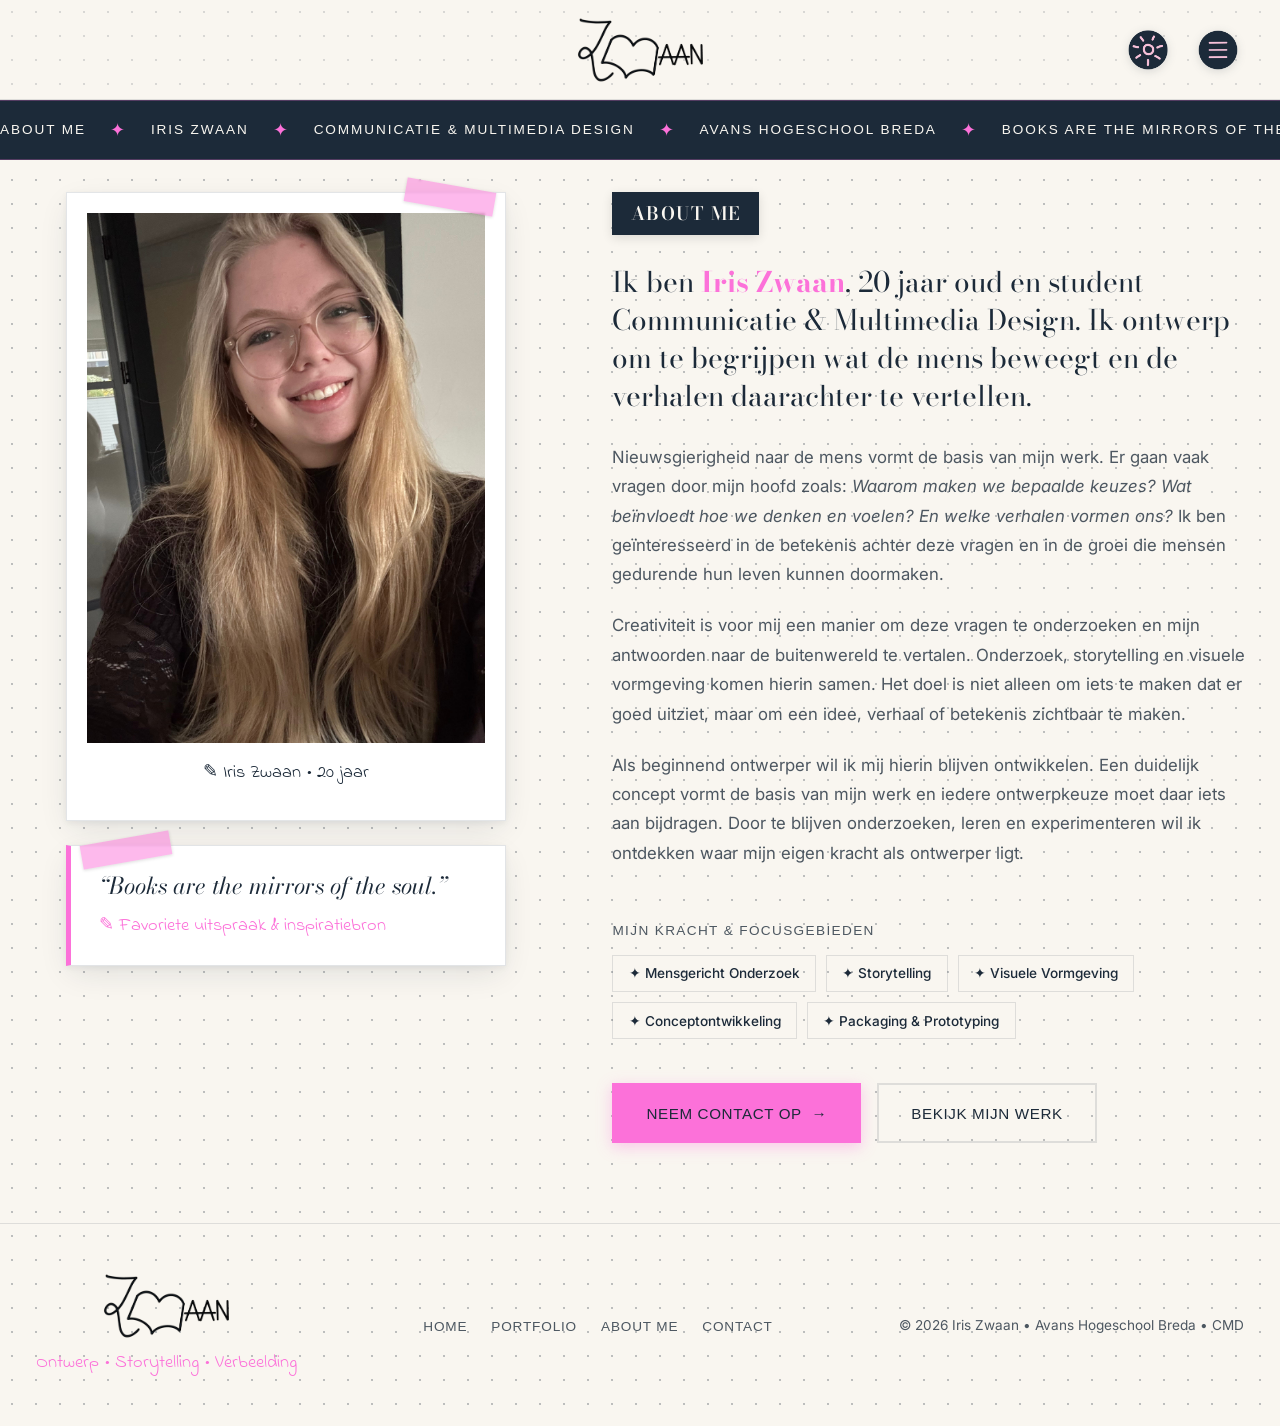
==== commit a6c86940: "Add files via upload" ====
--- a/about.html
+++ b/about.html
@@ -139,14 +139,21 @@
       </div>
     </main>
 
-    <!-- Lightbox Modal voor alle pagina-afbeeldingen met kruisje rechtsboven -->
+    <!-- Lightbox Modal voor alle pagina-afbeeldingen met kruisje rechtsboven en navigatiepijltjes -->
     <div id="lightbox-modal" class="lightbox-modal" role="dialog" aria-modal="true" aria-hidden="true" aria-label="Afbeelding vergroten">
       <div class="lightbox-backdrop"></div>
       <div class="lightbox-dialog">
         <button id="lightbox-close" class="lightbox-close-btn" aria-label="Sluit vergroting (Esc)">&times;</button>
+        <button id="lightbox-prev" class="lightbox-nav-btn lightbox-nav-prev" type="button" aria-label="Vorige foto">
+          <img src="images/icons/knoplinks.png" alt="Vorige foto">
+        </button>
+        <button id="lightbox-next" class="lightbox-nav-btn lightbox-nav-next" type="button" aria-label="Volgende foto">
+          <img src="images/icons/knoprechts.png" alt="Volgende foto">
+        </button>
         <div class="lightbox-media-wrap">
           <img id="lightbox-img" src="" alt="" class="lightbox-full-img">
         </div>
+        <div id="lightbox-counter" class="lightbox-counter"></div>
         <div id="lightbox-caption" class="lightbox-caption"></div>
       </div>
     </div>
--- a/css/style.css
+++ b/css/style.css
@@ -1272,6 +1272,49 @@
   text-align: center;
 }
 
+/* Multi-photo showcase grid for projects with multiple end result photos */
+.project-photo-gallery {
+  display: flex;
+  flex-direction: column;
+  gap: 1.25rem;
+  width: 100%;
+}
+
+.project-sub-photos-grid {
+  display: grid;
+  grid-template-columns: 1fr 1fr;
+  gap: 1.25rem;
+  width: 100%;
+}
+
+@media (max-width: 600px) {
+  .project-sub-photos-grid {
+    grid-template-columns: 1fr;
+  }
+}
+
+.project-sub-photo {
+  width: 100%;
+  height: 220px;
+  object-fit: contain;
+  background-color: transparent;
+  border: 1px solid var(--color-card-border);
+  cursor: zoom-in;
+  transition: transform 0.3s ease, border-color 0.3s ease;
+  padding: 0.5rem;
+}
+
+[data-theme="dark"] .project-sub-photo {
+  background-color: transparent;
+  border-color: rgba(249, 246, 240, 0.15);
+}
+
+.project-sub-photo:hover {
+  transform: scale(1.02);
+  border-color: var(--color-accent);
+}
+
+
 /* ==========================================================================
    INTERACTIEVE BOEK COVER (Polaroid kader met speelse rotatie)
    ========================================================================== */
@@ -2252,6 +2295,83 @@
   margin-bottom: 1.25rem;
 }
 
+/* Sneak Peek Kaarten onderaan Portfolio (Polaroid stijl met witte achtergrond & ongeknipte foto's) */
+.sneak-peek-card {
+  display: flex;
+  flex-direction: column;
+  text-decoration: none;
+  color: #1c1c1c !important;
+  background-color: #ffffff !important;
+  border: 1px solid rgba(0, 0, 0, 0.08);
+  box-shadow: 0 8px 24px rgba(0, 0, 0, 0.08);
+  padding: 1.25rem 1.25rem 1.5rem 1.25rem;
+  cursor: pointer;
+  transition: transform 0.25s ease, box-shadow 0.25s ease;
+}
+
+.sneak-peek-card:hover {
+  transform: translateY(-5px);
+  box-shadow: 0 12px 32px rgba(0, 0, 0, 0.15);
+}
+
+.sneak-peek-thumb-box {
+  width: 100%;
+  height: 240px;
+  overflow: hidden;
+  background-color: #ffffff;
+  display: flex;
+  align-items: center;
+  justify-content: center;
+  padding: 0.5rem;
+  margin-bottom: 1rem;
+}
+
+.sneak-peek-img {
+  max-width: 100%;
+  max-height: 100%;
+  width: auto;
+  height: auto;
+  object-fit: contain;
+  display: block;
+  transition: transform 0.35s ease;
+}
+
+.sneak-peek-card:hover .sneak-peek-img {
+  transform: scale(1.04);
+}
+
+.sneak-peek-info {
+  display: flex;
+  flex-direction: column;
+  gap: 0.35rem;
+}
+
+.sneak-peek-tag {
+  font-family: var(--font-process);
+  font-size: 0.95rem;
+  color: #fc71d9;
+}
+
+.sneak-peek-title {
+  font-family: var(--font-title);
+  font-size: 1.2rem;
+  font-weight: 600;
+  margin: 0;
+  color: #1c2a39;
+  line-height: 1.3;
+}
+
+.sneak-peek-link-text {
+  font-family: var(--font-sans);
+  font-size: 0.9rem;
+  font-weight: 600;
+  margin-top: 0.5rem;
+  color: #fc71d9;
+  display: inline-flex;
+  align-items: center;
+  gap: 0.35rem;
+}
+
 /* ==========================================================================
    ABOUT ME PAGINA (Conform middle wireframe in styleguide)
    ========================================================================== */
